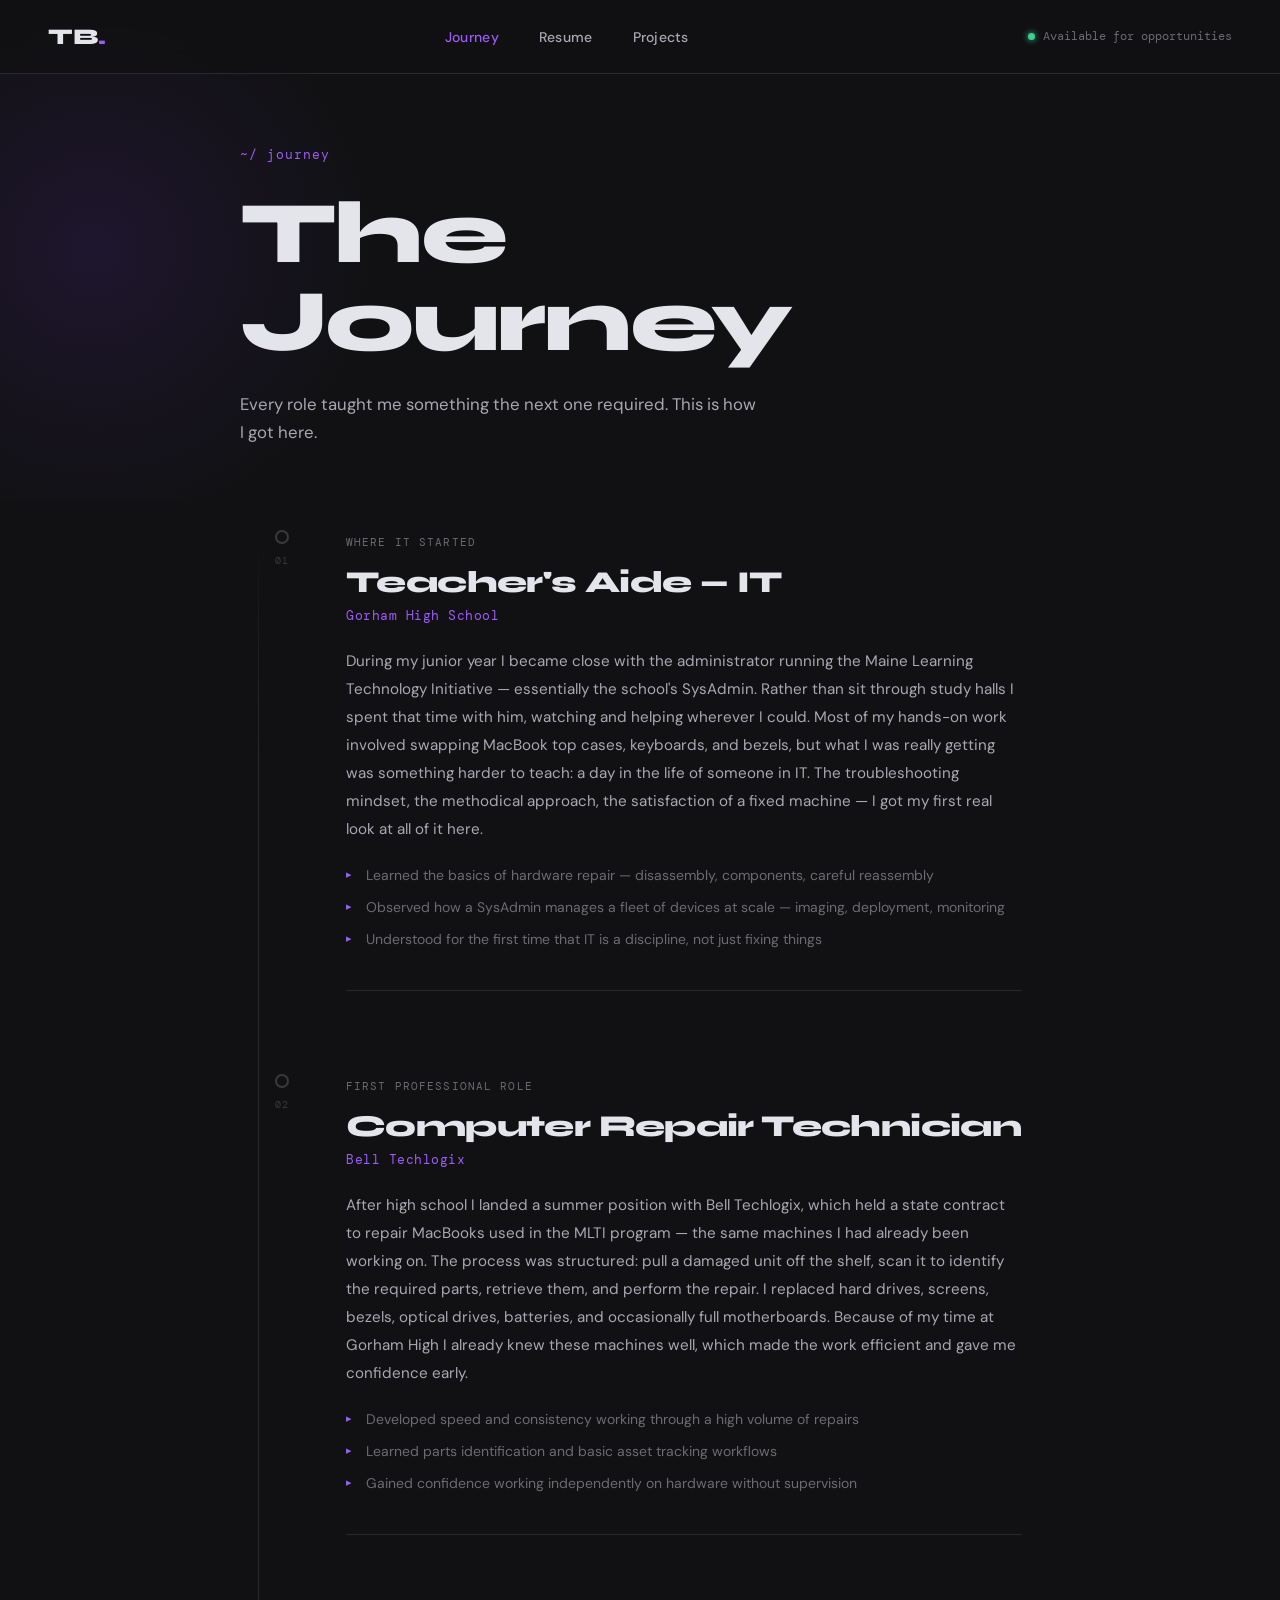
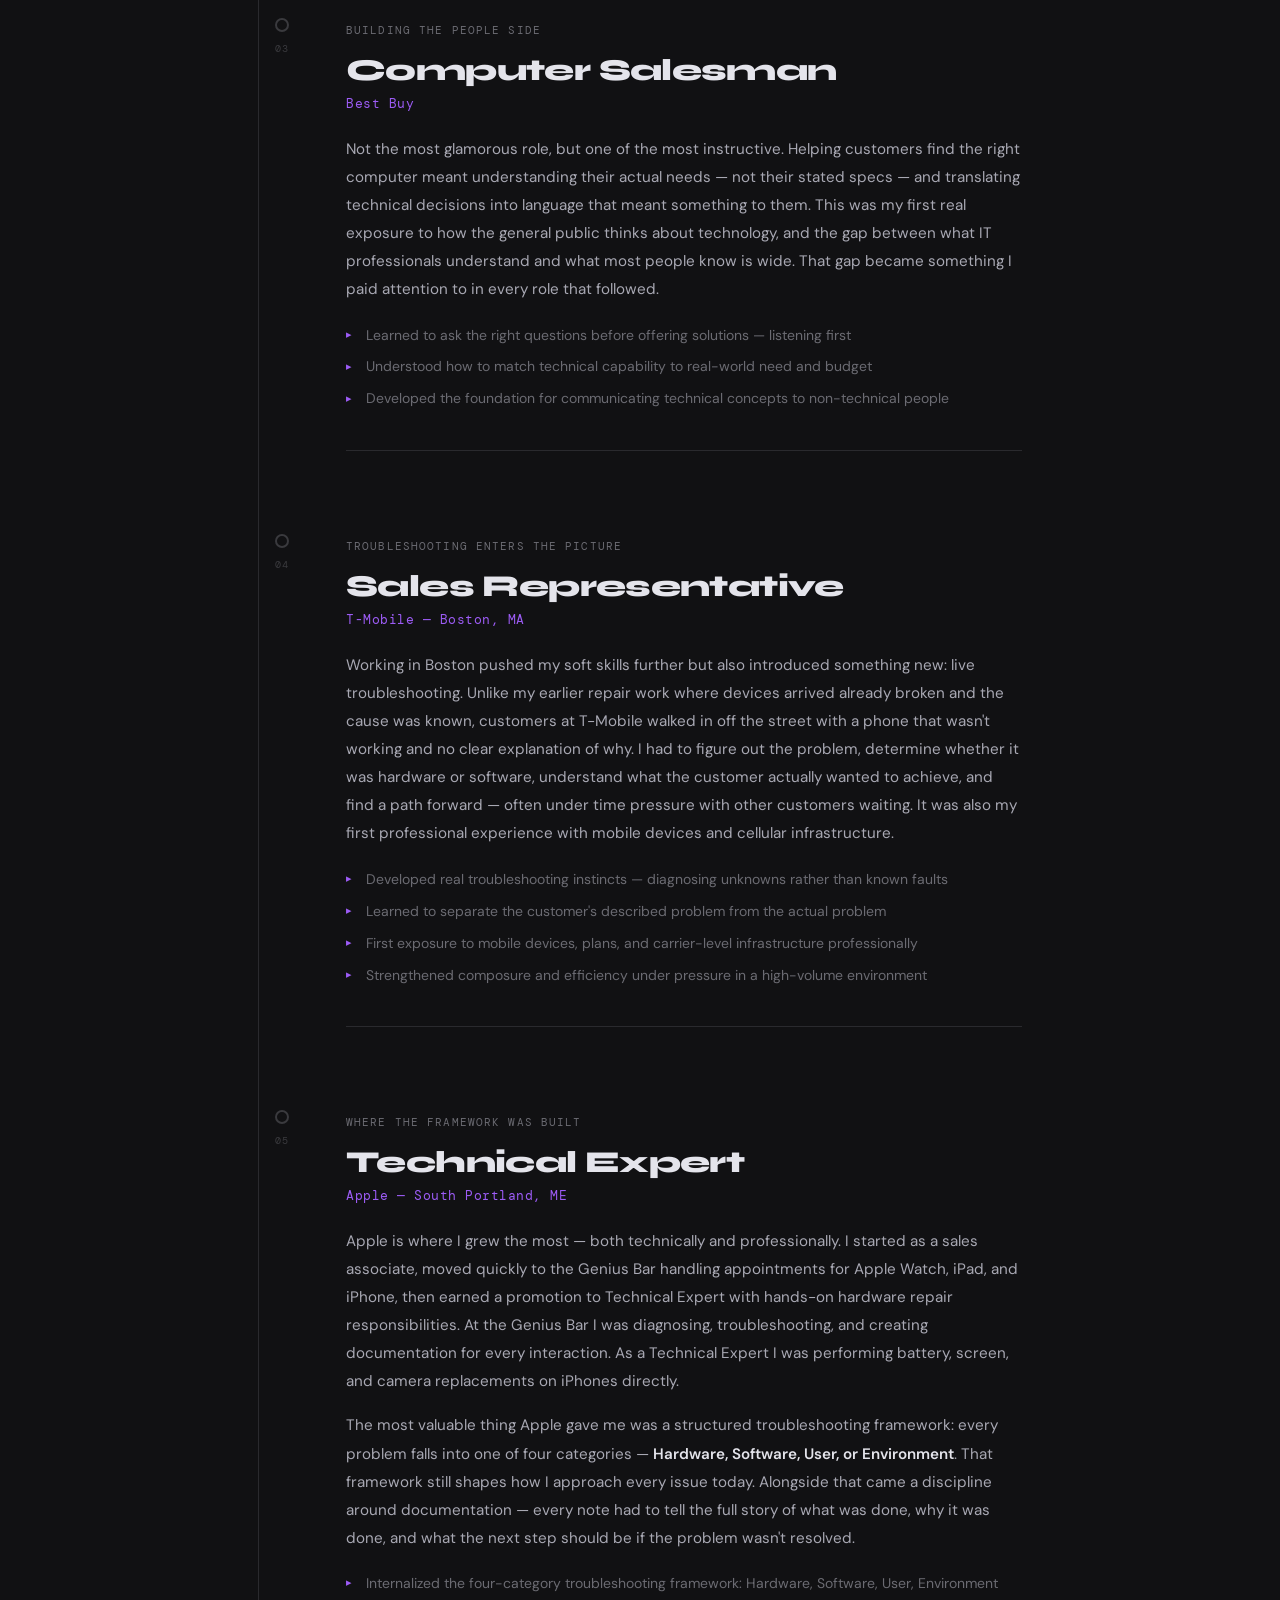
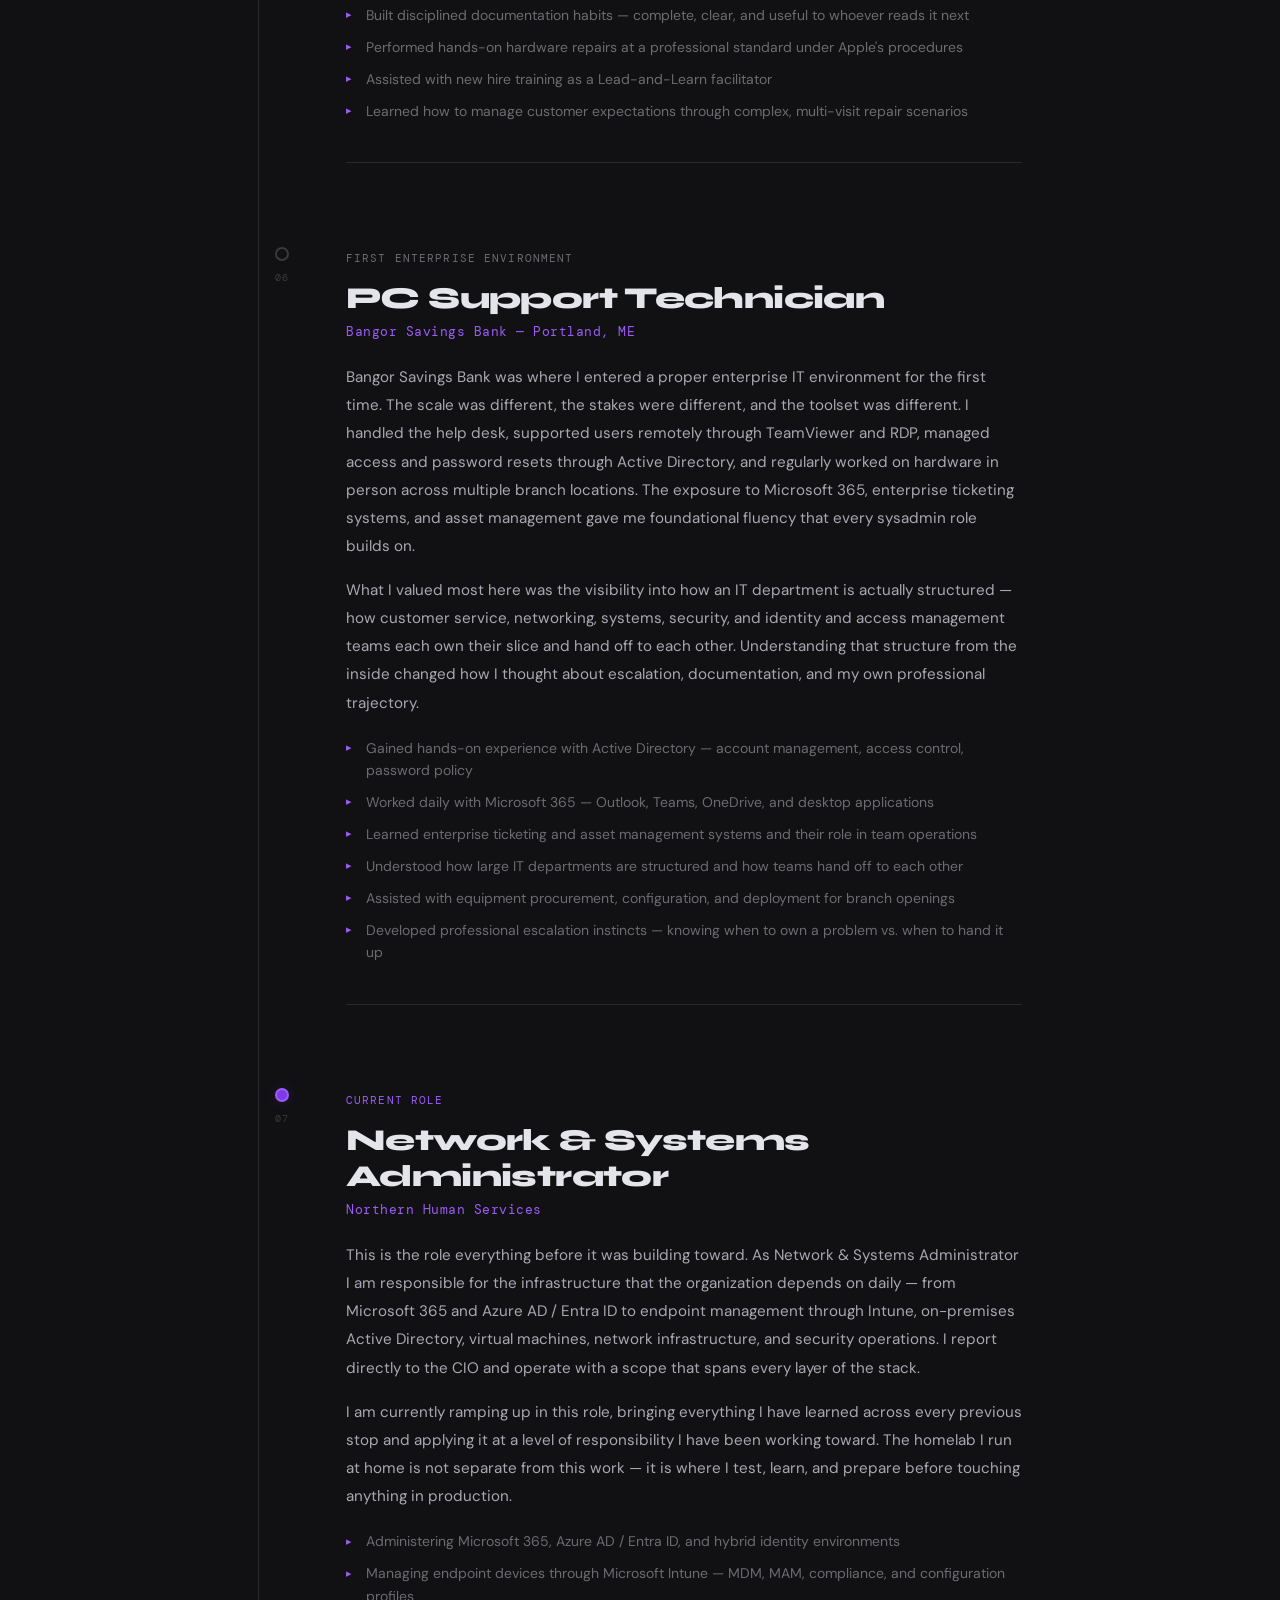
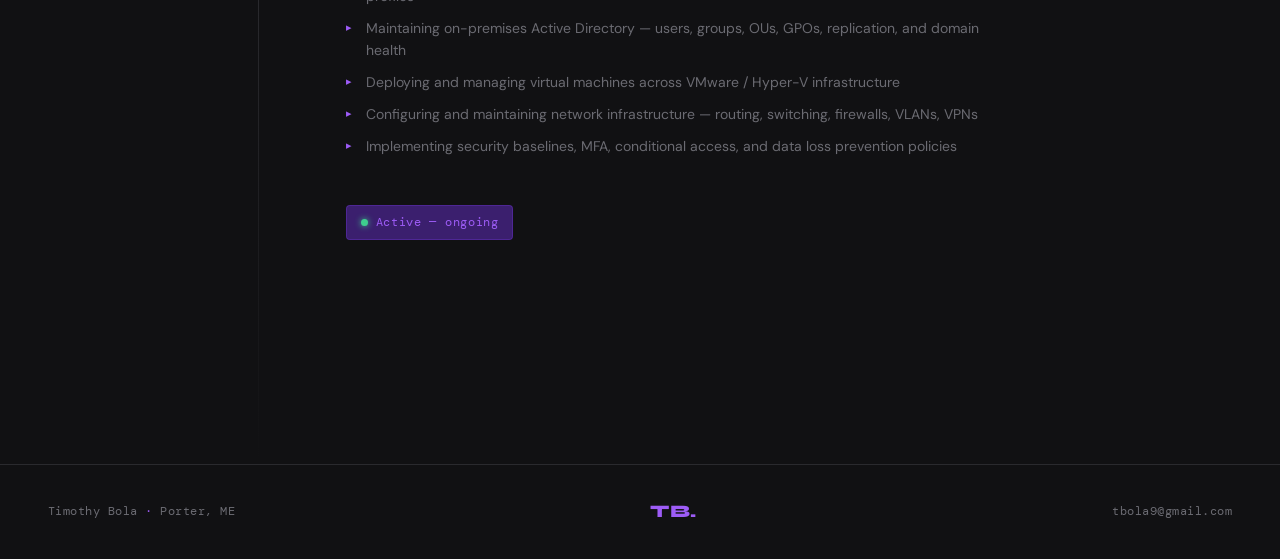
==== journey.html @ 8cf3fb64 "Initial commit - Timothy Bola personal site" ====
<!DOCTYPE html>
<html lang="en">
<head>
  <meta charset="UTF-8" />
  <meta name="viewport" content="width=device-width, initial-scale=1.0" />
  <title>The Journey — Timothy Bola</title>
  <link rel="preconnect" href="https://fonts.googleapis.com" />
  <link rel="preconnect" href="https://fonts.gstatic.com" crossorigin />
  <link href="https://fonts.googleapis.com/css2?family=Syne:wght@400;600;700;800&family=DM+Mono:wght@300;400;500&family=DM+Sans:wght@300;400;500&display=swap" rel="stylesheet" />
  <link rel="stylesheet" href="style.css" />
  <link rel="stylesheet" href="journey.css" />
</head>
<body>

  <!-- NAV -->
  <nav class="nav" id="nav">
    <a href="index.html" class="nav-logo">TB<span class="accent">.</span></a>
    <ul class="nav-links">
      <li><a href="journey.html" class="nav-active">Journey</a></li>
      <li><a href="resume.html">Resume</a></li>
      <li><a href="projects.html">Projects</a></li>
    </ul>
    <div class="nav-status">
      <span class="status-dot"></span>
      <span class="status-text">Available for opportunities</span>
    </div>
  </nav>

  <!-- PAGE HEADER -->
  <header class="journey-header">
    <div class="journey-header-inner">
      <div class="hero-tag mono">
        <span class="accent">~/</span> journey
      </div>
      <h1 class="journey-title">The Journey</h1>
      <p class="journey-subtitle">
        Every role taught me something the next one required. This is how I got here.
      </p>
    </div>
  </header>

  <!-- TIMELINE -->
  <main class="journey-main">
    <div class="journey-line"></div>

    <!-- 01 — Gorham High School -->
    <article class="journey-stop" id="stop-1">
      <div class="stop-marker">
        <div class="stop-dot"></div>
        <div class="stop-number mono">01</div>
      </div>
      <div class="stop-content">
        <div class="stop-meta">
          <span class="stop-tag mono">Where it started</span>
        </div>
        <h2 class="stop-title">Teacher's Aide — IT</h2>
        <div class="stop-org">Gorham High School</div>
        <p class="stop-description">
          During my junior year I became close with the administrator running the Maine Learning
          Technology Initiative — essentially the school's SysAdmin. Rather than sit through study
          halls I spent that time with him, watching and helping wherever I could. Most of my hands-on
          work involved swapping MacBook top cases, keyboards, and bezels, but what I was really getting
          was something harder to teach: a day in the life of someone in IT. The troubleshooting mindset,
          the methodical approach, the satisfaction of a fixed machine — I got my first real look at all
          of it here.
        </p>
        <ul class="stop-lessons">
          <li>Learned the basics of hardware repair — disassembly, components, careful reassembly</li>
          <li>Observed how a SysAdmin manages a fleet of devices at scale — imaging, deployment, monitoring</li>
          <li>Understood for the first time that IT is a discipline, not just fixing things</li>
        </ul>
      </div>
    </article>

    <!-- 02 — Bell Techlogix -->
    <article class="journey-stop" id="stop-2">
      <div class="stop-marker">
        <div class="stop-dot"></div>
        <div class="stop-number mono">02</div>
      </div>
      <div class="stop-content">
        <div class="stop-meta">
          <span class="stop-tag mono">First professional role</span>
        </div>
        <h2 class="stop-title">Computer Repair Technician</h2>
        <div class="stop-org">Bell Techlogix</div>
        <p class="stop-description">
          After high school I landed a summer position with Bell Techlogix, which held a state contract
          to repair MacBooks used in the MLTI program — the same machines I had already been working on.
          The process was structured: pull a damaged unit off the shelf, scan it to identify the required
          parts, retrieve them, and perform the repair. I replaced hard drives, screens, bezels, optical
          drives, batteries, and occasionally full motherboards. Because of my time at Gorham High I
          already knew these machines well, which made the work efficient and gave me confidence early.
        </p>
        <ul class="stop-lessons">
          <li>Developed speed and consistency working through a high volume of repairs</li>
          <li>Learned parts identification and basic asset tracking workflows</li>
          <li>Gained confidence working independently on hardware without supervision</li>
        </ul>
      </div>
    </article>

    <!-- 03 — Best Buy -->
    <article class="journey-stop" id="stop-3">
      <div class="stop-marker">
        <div class="stop-dot"></div>
        <div class="stop-number mono">03</div>
      </div>
      <div class="stop-content">
        <div class="stop-meta">
          <span class="stop-tag mono">Building the people side</span>
        </div>
        <h2 class="stop-title">Computer Salesman</h2>
        <div class="stop-org">Best Buy</div>
        <p class="stop-description">
          Not the most glamorous role, but one of the most instructive. Helping customers find the right
          computer meant understanding their actual needs — not their stated specs — and translating
          technical decisions into language that meant something to them. This was my first real exposure
          to how the general public thinks about technology, and the gap between what IT professionals
          understand and what most people know is wide. That gap became something I paid attention to
          in every role that followed.
        </p>
        <ul class="stop-lessons">
          <li>Learned to ask the right questions before offering solutions — listening first</li>
          <li>Understood how to match technical capability to real-world need and budget</li>
          <li>Developed the foundation for communicating technical concepts to non-technical people</li>
        </ul>
      </div>
    </article>

    <!-- 04 — T-Mobile -->
    <article class="journey-stop" id="stop-4">
      <div class="stop-marker">
        <div class="stop-dot"></div>
        <div class="stop-number mono">04</div>
      </div>
      <div class="stop-content">
        <div class="stop-meta">
          <span class="stop-tag mono">Troubleshooting enters the picture</span>
        </div>
        <h2 class="stop-title">Sales Representative</h2>
        <div class="stop-org">T-Mobile — Boston, MA</div>
        <p class="stop-description">
          Working in Boston pushed my soft skills further but also introduced something new:
          live troubleshooting. Unlike my earlier repair work where devices arrived already broken
          and the cause was known, customers at T-Mobile walked in off the street with a phone
          that wasn't working and no clear explanation of why. I had to figure out the problem,
          determine whether it was hardware or software, understand what the customer actually
          wanted to achieve, and find a path forward — often under time pressure with other
          customers waiting. It was also my first professional experience with mobile devices
          and cellular infrastructure.
        </p>
        <ul class="stop-lessons">
          <li>Developed real troubleshooting instincts — diagnosing unknowns rather than known faults</li>
          <li>Learned to separate the customer's described problem from the actual problem</li>
          <li>First exposure to mobile devices, plans, and carrier-level infrastructure professionally</li>
          <li>Strengthened composure and efficiency under pressure in a high-volume environment</li>
        </ul>
      </div>
    </article>

    <!-- 05 — Apple -->
    <article class="journey-stop" id="stop-5">
      <div class="stop-marker">
        <div class="stop-dot"></div>
        <div class="stop-number mono">05</div>
      </div>
      <div class="stop-content">
        <div class="stop-meta">
          <span class="stop-tag mono">Where the framework was built</span>
        </div>
        <h2 class="stop-title">Technical Expert</h2>
        <div class="stop-org">Apple — South Portland, ME</div>
        <p class="stop-description">
          Apple is where I grew the most — both technically and professionally. I started as a
          sales associate, moved quickly to the Genius Bar handling appointments for Apple Watch,
          iPad, and iPhone, then earned a promotion to Technical Expert with hands-on hardware
          repair responsibilities. At the Genius Bar I was diagnosing, troubleshooting, and
          creating documentation for every interaction. As a Technical Expert I was performing
          battery, screen, and camera replacements on iPhones directly.
        </p>
        <p class="stop-description">
          The most valuable thing Apple gave me was a structured troubleshooting framework:
          every problem falls into one of four categories — <strong>Hardware, Software, User,
          or Environment</strong>. That framework still shapes how I approach every issue today.
          Alongside that came a discipline around documentation — every note had to tell the
          full story of what was done, why it was done, and what the next step should be if
          the problem wasn't resolved.
        </p>
        <ul class="stop-lessons">
          <li>Internalized the four-category troubleshooting framework: Hardware, Software, User, Environment</li>
          <li>Built disciplined documentation habits — complete, clear, and useful to whoever reads it next</li>
          <li>Performed hands-on hardware repairs at a professional standard under Apple's procedures</li>
          <li>Assisted with new hire training as a Lead-and-Learn facilitator</li>
          <li>Learned how to manage customer expectations through complex, multi-visit repair scenarios</li>
        </ul>
      </div>
    </article>

    <!-- 06 — Bangor Savings Bank -->
    <article class="journey-stop" id="stop-6">
      <div class="stop-marker">
        <div class="stop-dot"></div>
        <div class="stop-number mono">06</div>
      </div>
      <div class="stop-content">
        <div class="stop-meta">
          <span class="stop-tag mono">First enterprise environment</span>
        </div>
        <h2 class="stop-title">PC Support Technician</h2>
        <div class="stop-org">Bangor Savings Bank — Portland, ME</div>
        <p class="stop-description">
          Bangor Savings Bank was where I entered a proper enterprise IT environment for the
          first time. The scale was different, the stakes were different, and the toolset was
          different. I handled the help desk, supported users remotely through TeamViewer and
          RDP, managed access and password resets through Active Directory, and regularly worked
          on hardware in person across multiple branch locations. The exposure to Microsoft 365,
          enterprise ticketing systems, and asset management gave me foundational fluency that
          every sysadmin role builds on.
        </p>
        <p class="stop-description">
          What I valued most here was the visibility into how an IT department is actually
          structured — how customer service, networking, systems, security, and identity and
          access management teams each own their slice and hand off to each other. Understanding
          that structure from the inside changed how I thought about escalation, documentation,
          and my own professional trajectory.
        </p>
        <ul class="stop-lessons">
          <li>Gained hands-on experience with Active Directory — account management, access control, password policy</li>
          <li>Worked daily with Microsoft 365 — Outlook, Teams, OneDrive, and desktop applications</li>
          <li>Learned enterprise ticketing and asset management systems and their role in team operations</li>
          <li>Understood how large IT departments are structured and how teams hand off to each other</li>
          <li>Assisted with equipment procurement, configuration, and deployment for branch openings</li>
          <li>Developed professional escalation instincts — knowing when to own a problem vs. when to hand it up</li>
        </ul>
      </div>
    </article>

    <!-- 07 — Northern Human Services -->
    <article class="journey-stop journey-stop--current" id="stop-7">
      <div class="stop-marker">
        <div class="stop-dot stop-dot--current"></div>
        <div class="stop-number mono accent">07</div>
      </div>
      <div class="stop-content">
        <div class="stop-meta">
          <span class="stop-tag stop-tag--current mono">Current role</span>
        </div>
        <h2 class="stop-title">Network &amp; Systems Administrator</h2>
        <div class="stop-org">Northern Human Services</div>
        <p class="stop-description">
          This is the role everything before it was building toward. As Network &amp; Systems
          Administrator I am responsible for the infrastructure that the organization depends
          on daily — from Microsoft 365 and Azure AD / Entra ID to endpoint management through
          Intune, on-premises Active Directory, virtual machines, network infrastructure, and
          security operations. I report directly to the CIO and operate with a scope that spans
          every layer of the stack.
        </p>
        <p class="stop-description">
          I am currently ramping up in this role, bringing everything I have learned across
          every previous stop and applying it at a level of responsibility I have been working
          toward. The homelab I run at home is not separate from this work — it is where I test,
          learn, and prepare before touching anything in production.
        </p>
        <ul class="stop-lessons">
          <li>Administering Microsoft 365, Azure AD / Entra ID, and hybrid identity environments</li>
          <li>Managing endpoint devices through Microsoft Intune — MDM, MAM, compliance, and configuration profiles</li>
          <li>Maintaining on-premises Active Directory — users, groups, OUs, GPOs, replication, and domain health</li>
          <li>Deploying and managing virtual machines across VMware / Hyper-V infrastructure</li>
          <li>Configuring and maintaining network infrastructure — routing, switching, firewalls, VLANs, VPNs</li>
          <li>Implementing security baselines, MFA, conditional access, and data loss prevention policies</li>
        </ul>

        <div class="stop-current-badge">
          <span class="status-dot"></span>
          <span class="mono">Active — ongoing</span>
        </div>
      </div>
    </article>

  </main>

  <!-- FOOTER -->
  <footer class="footer">
    <div class="footer-left mono">
      Timothy Bola <span class="accent">·</span> Porter, ME
    </div>
    <div class="footer-center mono accent">TB.</div>
    <div class="footer-right mono">
      tbola9@gmail.com
    </div>
  </footer>

  <script src="main.js"></script>
  <script src="journey.js"></script>
</body>
</html>
---- style.css ----
/* ============================================================
   TIMOTHY BOLA — Personal Site
   Design: Dark minimalist · Purple accent · Nardo gray tones
   ============================================================ */

/* RESET & BASE */
*, *::before, *::after {
  box-sizing: border-box;
  margin: 0;
  padding: 0;
}

:root {
  --bg:          #111113;
  --bg-alt:      #161618;
  --bg-card:     #1c1c1f;
  --border:      #2a2a2e;
  --gray-dark:   #3a3a3e;
  --gray-mid:    #6b6b72;
  --gray-light:  #a8a8b3;
  --text:        #e4e4eb;
  --text-dim:    #8888a0;
  --purple:      #7c3aed;
  --purple-soft: #9d5cf6;
  --purple-dim:  #3b1f6e;
  --purple-glow: rgba(124, 58, 237, 0.18);
  --nardo:       #4a4a52;

  --font-display: 'Syne', sans-serif;
  --font-body:    'DM Sans', sans-serif;
  --font-mono:    'DM Mono', monospace;

  --radius:  6px;
  --radius-lg: 12px;
  --transition: 0.22s ease;
}

html {
  scroll-behavior: smooth;
}

body {
  background: var(--bg);
  color: var(--text);
  font-family: var(--font-body);
  font-size: 16px;
  line-height: 1.7;
  overflow-x: hidden;
}

/* UTILITY */
.mono  { font-family: var(--font-mono); }
.accent { color: var(--purple-soft); }

/* ============================================================
   NAV
   ============================================================ */
.nav {
  position: fixed;
  top: 0; left: 0; right: 0;
  z-index: 100;
  display: flex;
  align-items: center;
  justify-content: space-between;
  padding: 1.1rem 3rem;
  background: rgba(17, 17, 19, 0.85);
  backdrop-filter: blur(12px);
  border-bottom: 1px solid var(--border);
  transition: var(--transition);
}

.nav-logo {
  font-family: var(--font-display);
  font-size: 1.4rem;
  font-weight: 800;
  letter-spacing: -0.02em;
  color: var(--text);
}

.nav-links {
  display: flex;
  gap: 2.5rem;
  list-style: none;
}

.nav-links a {
  color: var(--gray-light);
  text-decoration: none;
  font-size: 0.875rem;
  font-weight: 500;
  letter-spacing: 0.02em;
  transition: color var(--transition);
}

.nav-links a:hover {
  color: var(--purple-soft);
}

.nav-status {
  display: flex;
  align-items: center;
  gap: 0.5rem;
  font-family: var(--font-mono);
  font-size: 0.72rem;
  color: var(--gray-mid);
}

.status-dot {
  width: 7px;
  height: 7px;
  border-radius: 50%;
  background: #3ecf8e;
  box-shadow: 0 0 6px #3ecf8e;
  animation: pulse 2.5s infinite;
}

@keyframes pulse {
  0%, 100% { opacity: 1; }
  50%       { opacity: 0.4; }
}

/* ============================================================
   HERO
   ============================================================ */
.hero {
  position: relative;
  min-height: 100vh;
  display: grid;
  grid-template-columns: 1fr 340px;
  gap: 4rem;
  align-items: center;
  padding: 10rem 3rem 6rem;
  overflow: hidden;
}

/* Subtle grid background */
.hero-bg-grid {
  position: absolute;
  inset: 0;
  background-image:
    linear-gradient(var(--border) 1px, transparent 1px),
    linear-gradient(90deg, var(--border) 1px, transparent 1px);
  background-size: 60px 60px;
  opacity: 0.35;
  mask-image: radial-gradient(ellipse 80% 80% at 20% 40%, black 20%, transparent 80%);
  pointer-events: none;
}

/* Purple glow orb */
.hero::before {
  content: '';
  position: absolute;
  top: 15%;
  left: -10%;
  width: 600px;
  height: 600px;
  background: radial-gradient(circle, rgba(124,58,237,0.15) 0%, transparent 70%);
  pointer-events: none;
}

.hero-content {
  position: relative;
  z-index: 1;
}

.hero-tag {
  font-size: 0.8rem;
  color: var(--purple-soft);
  letter-spacing: 0.08em;
  margin-bottom: 1.5rem;
  opacity: 0;
  animation: fadeUp 0.6s ease 0.1s forwards;
}

.hero-name {
  font-family: var(--font-display);
  font-size: clamp(3.5rem, 8vw, 6.5rem);
  font-weight: 800;
  line-height: 0.95;
  letter-spacing: -0.03em;
  color: var(--text);
  margin-bottom: 2rem;
  opacity: 0;
  animation: fadeUp 0.6s ease 0.2s forwards;
}

.name-accent {
  color: var(--purple-soft);
  display: block;
}

.hero-statement {
  font-size: 1.05rem;
  color: var(--gray-light);
  line-height: 1.8;
  max-width: 580px;
  margin-bottom: 2.5rem;
  opacity: 0;
  animation: fadeUp 0.6s ease 0.35s forwards;
}

.hero-cta {
  display: flex;
  gap: 1rem;
  opacity: 0;
  animation: fadeUp 0.6s ease 0.5s forwards;
}

/* BUTTONS */
.btn {
  display: inline-flex;
  align-items: center;
  gap: 0.4rem;
  padding: 0.75rem 1.75rem;
  border-radius: var(--radius);
  font-family: var(--font-body);
  font-size: 0.875rem;
  font-weight: 500;
  text-decoration: none;
  transition: all var(--transition);
  cursor: pointer;
  border: none;
}

.btn-primary {
  background: var(--purple);
  color: #fff;
}
.btn-primary:hover {
  background: var(--purple-soft);
  transform: translateY(-1px);
  box-shadow: 0 8px 24px rgba(124,58,237,0.35);
}

.btn-ghost {
  background: transparent;
  color: var(--gray-light);
  border: 1px solid var(--border);
}
.btn-ghost:hover {
  border-color: var(--purple-soft);
  color: var(--purple-soft);
  transform: translateY(-1px);
}

/* HERO SIDEBAR */
.hero-sidebar {
  position: relative;
  z-index: 1;
  display: flex;
  flex-direction: column;
  gap: 1rem;
  opacity: 0;
  animation: fadeIn 0.8s ease 0.6s forwards;
}

.sidebar-card {
  background: var(--bg-card);
  border: 1px solid var(--border);
  border-radius: var(--radius-lg);
  padding: 1.25rem 1.5rem;
  transition: border-color var(--transition);
}

.sidebar-card:hover {
  border-color: var(--purple-dim);
}

.card-label {
  font-size: 0.7rem;
  color: var(--purple-soft);
  letter-spacing: 0.1em;
  text-transform: uppercase;
  margin-bottom: 0.4rem;
}

.card-value {
  font-family: var(--font-display);
  font-size: 0.95rem;
  font-weight: 700;
  color: var(--text);
  margin-bottom: 0.2rem;
}

.card-sub {
  font-size: 0.78rem;
  color: var(--gray-mid);
}

/* ============================================================
   CERT TICKER
   ============================================================ */
.ticker-wrap {
  overflow: hidden;
  background: var(--bg-card);
  border-top: 1px solid var(--border);
  border-bottom: 1px solid var(--border);
  padding: 0.85rem 0;
}

.ticker {
  display: flex;
  gap: 2rem;
  width: max-content;
  animation: ticker 30s linear infinite;
  font-size: 0.75rem;
  color: var(--gray-mid);
  letter-spacing: 0.06em;
  text-transform: uppercase;
  align-items: center;
}

.ticker-sep {
  font-size: 0.5rem;
}

@keyframes ticker {
  from { transform: translateX(0); }
  to   { transform: translateX(-50%); }
}

/* ============================================================
   SECTIONS
   ============================================================ */
.section {
  padding: 6rem 3rem;
  max-width: 1200px;
  margin: 0 auto;
}

.section-alt {
  max-width: 100%;
  background: var(--bg-alt);
  border-top: 1px solid var(--border);
  border-bottom: 1px solid var(--border);
  padding: 6rem 3rem;
}

.section-alt > * {
  max-width: 1200px;
  margin-left: auto;
  margin-right: auto;
}

.section-header {
  display: flex;
  align-items: baseline;
  gap: 1rem;
  margin-bottom: 3.5rem;
}

.section-header .mono {
  font-size: 0.75rem;
  letter-spacing: 0.08em;
}

.section-header h2 {
  font-family: var(--font-display);
  font-size: clamp(1.8rem, 4vw, 2.5rem);
  font-weight: 800;
  letter-spacing: -0.02em;
  color: var(--text);
}

/* ============================================================
   SKILLS GRID
   ============================================================ */
.skills-grid {
  display: grid;
  grid-template-columns: repeat(3, 1fr);
  gap: 1.25rem;
}

.skill-block {
  background: var(--bg-card);
  border: 1px solid var(--border);
  border-radius: var(--radius-lg);
  padding: 1.75rem;
  transition: border-color var(--transition), transform var(--transition);
}

.skill-block:hover {
  border-color: var(--purple);
  transform: translateY(-3px);
}

.skill-icon {
  font-size: 0.72rem;
  color: var(--purple-soft);
  letter-spacing: 0.1em;
  margin-bottom: 1rem;
}

.skill-block h3 {
  font-family: var(--font-display);
  font-size: 1rem;
  font-weight: 700;
  color: var(--text);
  margin-bottom: 0.6rem;
}

.skill-block p {
  font-size: 0.875rem;
  color: var(--gray-mid);
  line-height: 1.65;
}

/* ============================================================
   TIMELINE PREVIEW
   ============================================================ */
.timeline-preview {
  display: flex;
  flex-direction: column;
  gap: 0;
  max-width: 700px;
  position: relative;
}

/* The sliding purple dot — positioned by JS */
.timeline-indicator {
  position: absolute;
  left: 0;
  width: 10px;
  height: 10px;
  border-radius: 50%;
  background: var(--purple-soft);
  box-shadow: 0 0 12px var(--purple-glow);
  transform: translateY(-50%);
  transition: top 0.3s cubic-bezier(0.4, 0, 0.2, 1), opacity 0.2s ease;
  opacity: 0;
  pointer-events: none;
  z-index: 2;
}

.timeline-item {
  display: grid;
  grid-template-columns: 1fr;
  gap: 0.25rem;
  padding: 1.25rem 0 1.25rem 1.75rem;
  border-bottom: 1px solid var(--border);
  opacity: 0;
  animation: fadeUp 0.5s ease calc(var(--delay, 0ms) + 0.2s) forwards;
  position: relative;
  cursor: default;
  transition: background var(--transition);
}

/* Static dim dot for each item */
.timeline-item::before {
  content: '';
  position: absolute;
  left: 0;
  top: 50%;
  transform: translateY(-50%);
  width: 8px;
  height: 8px;
  border-radius: 50%;
  background: var(--gray-dark);
  border: 2px solid var(--border);
  transition: opacity 0.2s ease;
}

/* Fade static dot when indicator is active */
.timeline-preview:hover .timeline-item::before {
  opacity: 0.3;
}

/* Clickable timeline items */
a.timeline-item {
  display: grid;
  text-decoration: none;
  cursor: pointer;
  color: inherit;
}

a.timeline-item .tl-role {
  color: var(--text);
}

a.timeline-item .tl-org {
  color: var(--gray-mid);
}

a.timeline-item:hover .tl-role {
  color: var(--purple-soft);
}

.timeline-item--current::before {
  background: var(--purple-soft);
  border-color: var(--purple-soft);
  box-shadow: 0 0 10px var(--purple-glow);
}

.tl-year {
  font-size: 0.78rem;
  color: var(--purple-soft);
  text-align: right;
  padding-right: 1rem;
}

.tl-role {
  font-family: var(--font-display);
  font-size: 0.95rem;
  font-weight: 700;
  color: var(--text);
}

.tl-org {
  font-size: 0.8rem;
  color: var(--gray-mid);
  margin-top: 0.15rem;
}

/* ============================================================
   HOMELAB PREVIEW
   ============================================================ */
.homelab-preview-grid {
  display: grid;
  grid-template-columns: 1fr 320px;
  gap: 4rem;
  align-items: start;
}

.homelab-text p {
  color: var(--gray-light);
  font-size: 0.95rem;
  line-height: 1.8;
  margin-bottom: 1rem;
}

.homelab-stack {
  display: flex;
  flex-direction: column;
  gap: 0.6rem;
}

.stack-item {
  display: flex;
  align-items: center;
  gap: 0.75rem;
  background: var(--bg-card);
  border: 1px solid var(--border);
  border-radius: var(--radius);
  padding: 0.75rem 1rem;
  font-size: 0.85rem;
  color: var(--gray-light);
  transition: border-color var(--transition);
}

.stack-item:hover {
  border-color: var(--purple-dim);
}

.badge {
  display: inline-block;
  background: var(--purple-dim);
  color: var(--purple-soft);
  font-family: var(--font-mono);
  font-size: 0.65rem;
  letter-spacing: 0.06em;
  padding: 0.15rem 0.5rem;
  border-radius: 3px;
  margin-left: 0.4rem;
  vertical-align: middle;
}

/* ============================================================
   FOOTER
   ============================================================ */
.footer {
  display: flex;
  align-items: center;
  justify-content: space-between;
  padding: 2rem 3rem;
  border-top: 1px solid var(--border);
  font-size: 0.75rem;
  color: var(--gray-mid);
  letter-spacing: 0.04em;
}

.footer-center {
  font-family: var(--font-display);
  font-size: 1.1rem;
  font-weight: 800;
}

/* ============================================================
   ANIMATIONS
   ============================================================ */
@keyframes fadeUp {
  from { opacity: 0; transform: translateY(18px); }
  to   { opacity: 1; transform: translateY(0); }
}

@keyframes fadeIn {
  from { opacity: 0; }
  to   { opacity: 1; }
}

/* ============================================================
   RESPONSIVE
   ============================================================ */
@media (max-width: 900px) {
  .hero {
    grid-template-columns: 1fr;
    padding: 8rem 1.5rem 4rem;
  }

  .hero-sidebar {
    flex-direction: row;
    flex-wrap: wrap;
  }

  .sidebar-card {
    flex: 1 1 200px;
  }

  .skills-grid {
    grid-template-columns: repeat(2, 1fr);
  }

  .homelab-preview-grid {
    grid-template-columns: 1fr;
    gap: 2rem;
  }

  .nav {
    padding: 1rem 1.5rem;
  }

  .nav-status { display: none; }

  .section, .section-alt {
    padding: 4rem 1.5rem;
  }
}

@media (max-width: 600px) {
  .skills-grid {
    grid-template-columns: 1fr;
  }

  .nav-links {
    gap: 1.25rem;
  }

  .footer {
    flex-direction: column;
    gap: 0.5rem;
    text-align: center;
  }
}
---- journey.css ----
/* ============================================================
   JOURNEY PAGE — journey.css
   Extends style.css, does not replace it
   ============================================================ */

/* Make nav logo a proper link */
a.nav-logo {
  text-decoration: none;
  color: var(--text);
}

.nav-active {
  color: var(--purple-soft) !important;
}

/* ============================================================
   PAGE HEADER
   ============================================================ */
.journey-header {
  padding: 9rem 3rem 5rem;
  position: relative;
  overflow: hidden;
}

.journey-header::before {
  content: '';
  position: absolute;
  top: 0; left: -20%;
  width: 700px;
  height: 500px;
  background: radial-gradient(circle, rgba(124,58,237,0.12) 0%, transparent 65%);
  pointer-events: none;
}

.journey-header-inner {
  max-width: 800px;
  margin: 0 auto;
  position: relative;
  z-index: 1;
}

.journey-title {
  font-family: var(--font-display);
  font-size: clamp(3rem, 7vw, 5.5rem);
  font-weight: 800;
  letter-spacing: -0.03em;
  line-height: 1;
  color: var(--text);
  margin: 1rem 0 1.5rem;
  opacity: 0;
  animation: fadeUp 0.6s ease 0.1s forwards;
}

.journey-subtitle {
  font-size: 1.05rem;
  color: var(--gray-light);
  max-width: 520px;
  line-height: 1.7;
  opacity: 0;
  animation: fadeUp 0.6s ease 0.25s forwards;
}

/* ============================================================
   TIMELINE LAYOUT
   ============================================================ */
.journey-main {
  position: relative;
  max-width: 860px;
  margin: 0 auto;
  padding: 0 3rem 8rem;
}

/* The vertical line running through the whole timeline */
.journey-line {
  position: absolute;
  left: 3rem;
  top: 0;
  bottom: 0;
  width: 1px;
  background: linear-gradient(
    to bottom,
    transparent,
    var(--border) 5%,
    var(--border) 90%,
    transparent
  );
}

/* ============================================================
   EACH STOP
   ============================================================ */
.journey-stop {
  display: grid;
  grid-template-columns: 48px 1fr;
  gap: 0 2.5rem;
  margin-bottom: 5rem;
  position: relative;
  opacity: 0;
  transform: translateY(24px);
  transition: opacity 0.55s ease, transform 0.55s ease;
  scroll-margin-top: 6rem;
}

.journey-stop.visible {
  opacity: 1;
  transform: translateY(0);
}

/* MARKER column */
.stop-marker {
  display: flex;
  flex-direction: column;
  align-items: center;
  padding-top: 0.2rem;
  position: relative;
  z-index: 1;
}

.stop-dot {
  width: 14px;
  height: 14px;
  border-radius: 50%;
  background: var(--bg);
  border: 2px solid var(--gray-dark);
  flex-shrink: 0;
  transition: border-color 0.3s ease, box-shadow 0.3s ease;
}

.journey-stop:hover .stop-dot {
  border-color: var(--purple-soft);
  box-shadow: 0 0 10px var(--purple-glow);
}

.stop-dot--current {
  background: var(--purple);
  border-color: var(--purple-soft);
  box-shadow: 0 0 14px var(--purple-glow);
}

.stop-number {
  font-size: 0.65rem;
  color: var(--gray-dark);
  margin-top: 0.5rem;
  letter-spacing: 0.06em;
  transition: color 0.3s ease;
}

.journey-stop:hover .stop-number {
  color: var(--purple-soft);
}

/* CONTENT column */
.stop-content {
  padding-bottom: 1rem;
  border-bottom: 1px solid var(--border);
}

.journey-stop:last-child .stop-content {
  border-bottom: none;
}

.stop-meta {
  margin-bottom: 0.6rem;
}

.stop-tag {
  font-size: 0.7rem;
  color: var(--gray-mid);
  letter-spacing: 0.1em;
  text-transform: uppercase;
}

.stop-tag--current {
  color: var(--purple-soft);
}

.stop-title {
  font-family: var(--font-display);
  font-size: clamp(1.4rem, 3vw, 1.9rem);
  font-weight: 800;
  letter-spacing: -0.02em;
  color: var(--text);
  margin-bottom: 0.3rem;
  line-height: 1.2;
}

.stop-org {
  font-family: var(--font-mono);
  font-size: 0.8rem;
  color: var(--purple-soft);
  margin-bottom: 1.25rem;
  letter-spacing: 0.04em;
}

.stop-description {
  font-size: 0.95rem;
  color: var(--gray-light);
  line-height: 1.85;
  margin-bottom: 1rem;
  max-width: 680px;
}

.stop-description strong {
  color: var(--text);
  font-weight: 600;
}

/* LESSONS LIST */
.stop-lessons {
  list-style: none;
  margin: 1.25rem 0 1.5rem;
  display: flex;
  flex-direction: column;
  gap: 0.6rem;
}

.stop-lessons li {
  font-size: 0.875rem;
  color: var(--gray-mid);
  padding-left: 1.25rem;
  position: relative;
  line-height: 1.6;
}

.stop-lessons li::before {
  content: '▸';
  position: absolute;
  left: 0;
  color: var(--purple-soft);
  font-size: 0.7rem;
  top: 0.15rem;
}

/* CURRENT ROLE BADGE */
.stop-current-badge {
  display: inline-flex;
  align-items: center;
  gap: 0.5rem;
  background: var(--purple-dim);
  border: 1px solid rgba(124,58,237,0.3);
  border-radius: 4px;
  padding: 0.4rem 0.85rem;
  font-size: 0.72rem;
  color: var(--purple-soft);
  margin-top: 1.5rem;
  letter-spacing: 0.06em;
}

/* Current stop glow accent */
.journey-stop--current .stop-content {
  border-bottom: none;
}

/* ============================================================
   RESPONSIVE
   ============================================================ */
@media (max-width: 700px) {
  .journey-main {
    padding: 0 1.5rem 6rem;
  }

  .journey-line {
    left: 1.5rem;
  }

  .journey-header {
    padding: 8rem 1.5rem 3rem;
  }

  .journey-stop {
    grid-template-columns: 32px 1fr;
    gap: 0 1.5rem;
  }
}
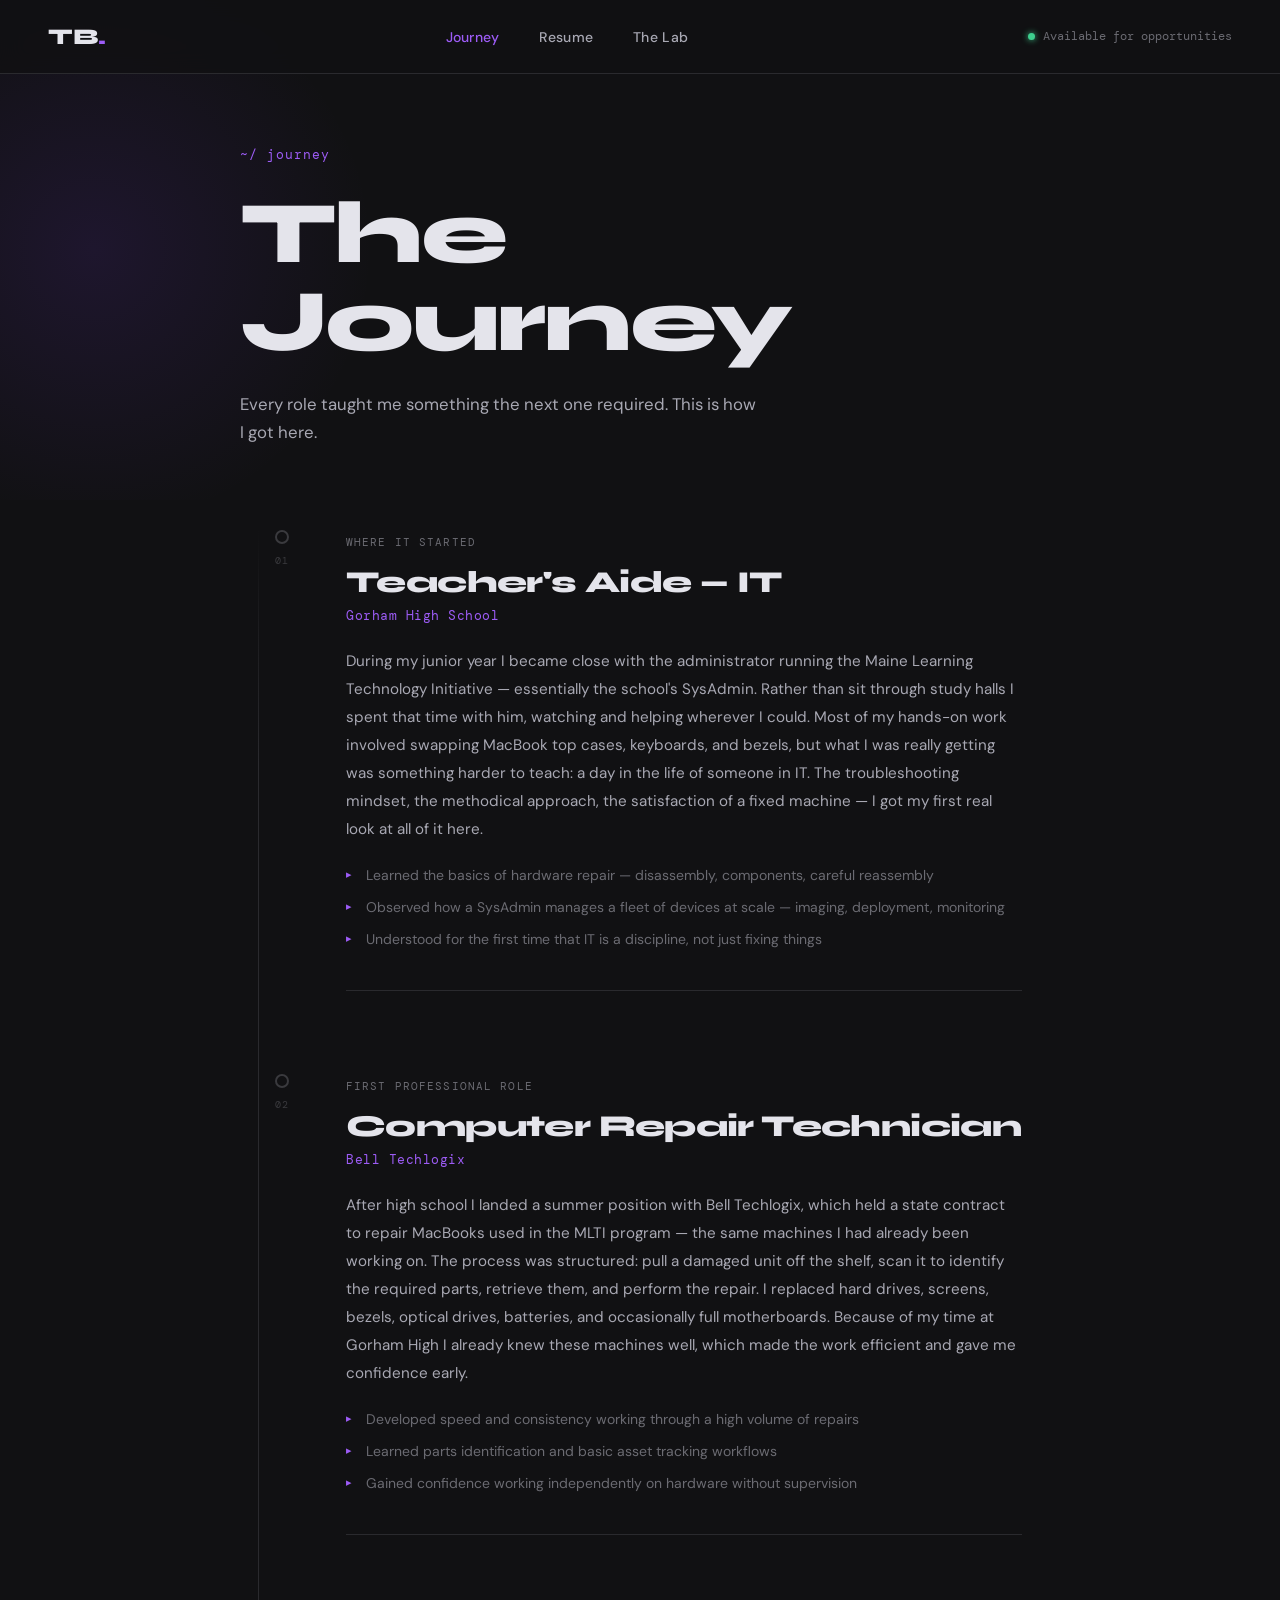
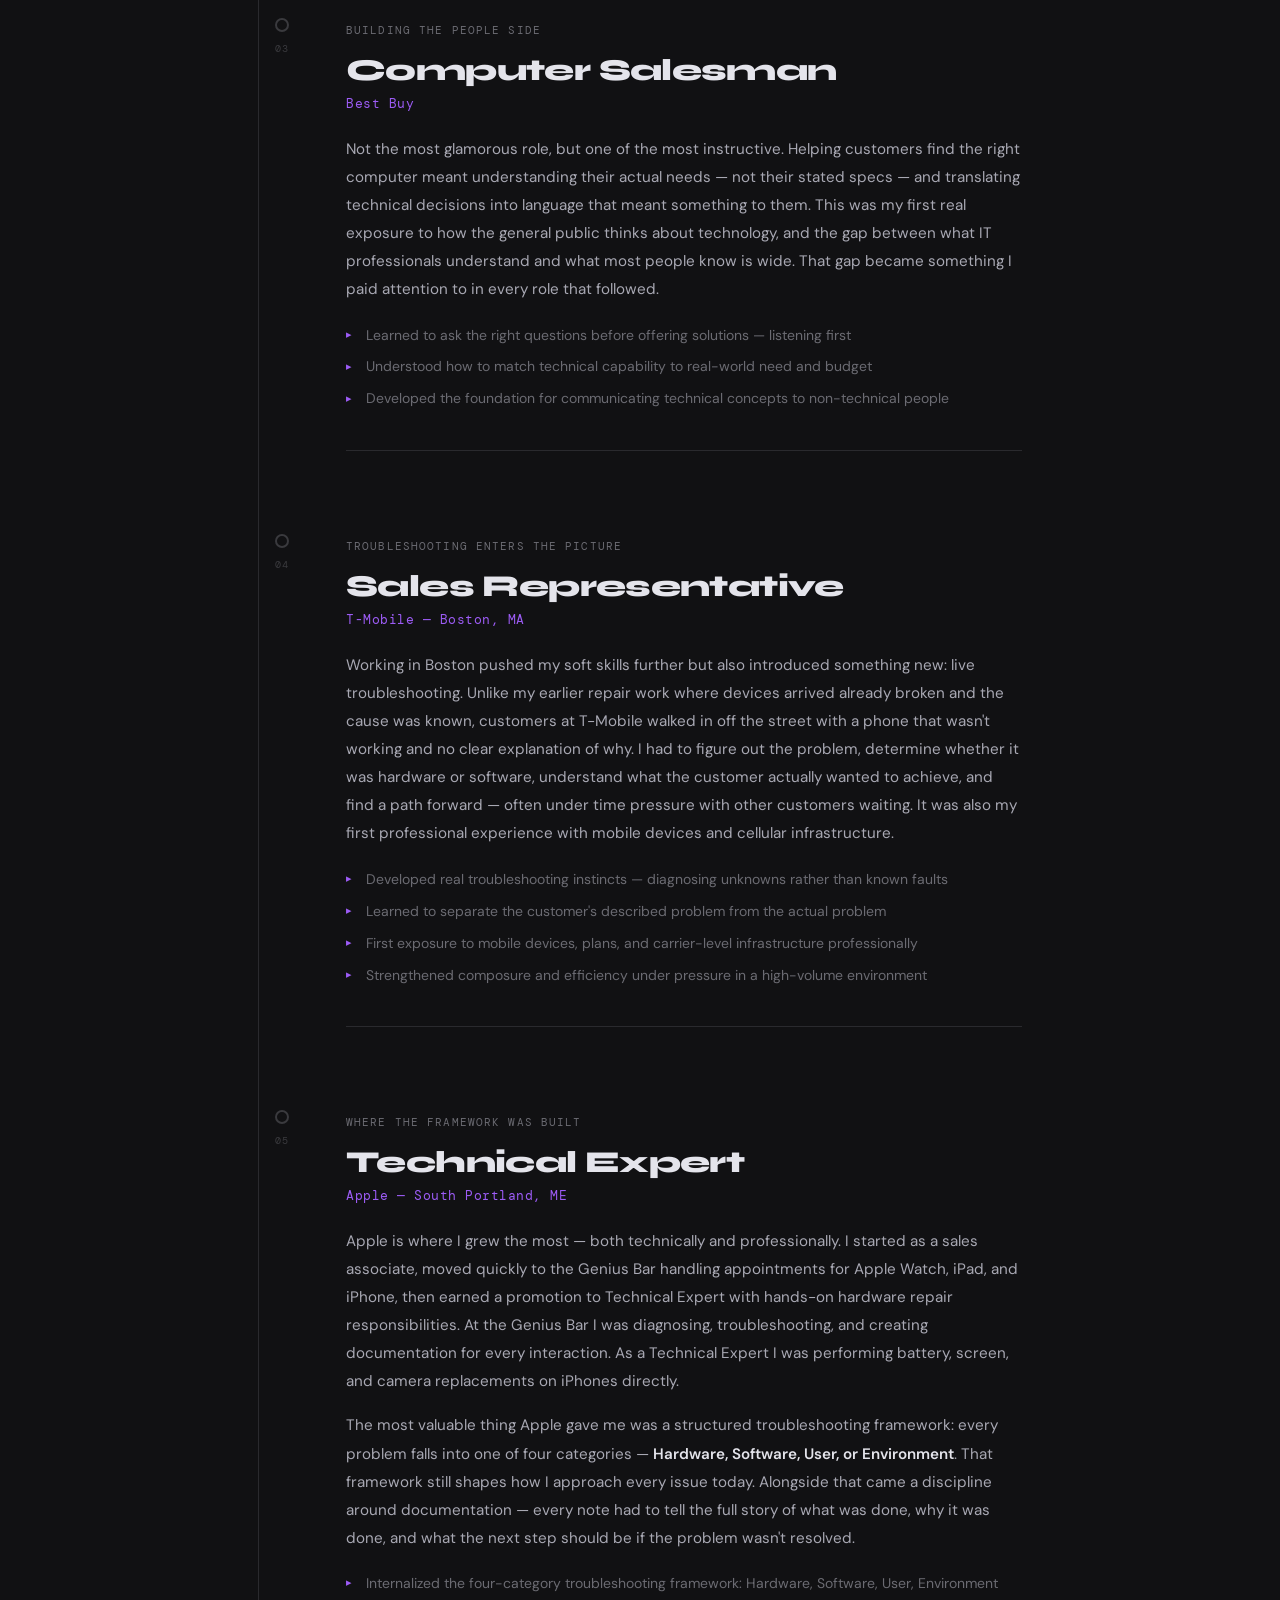
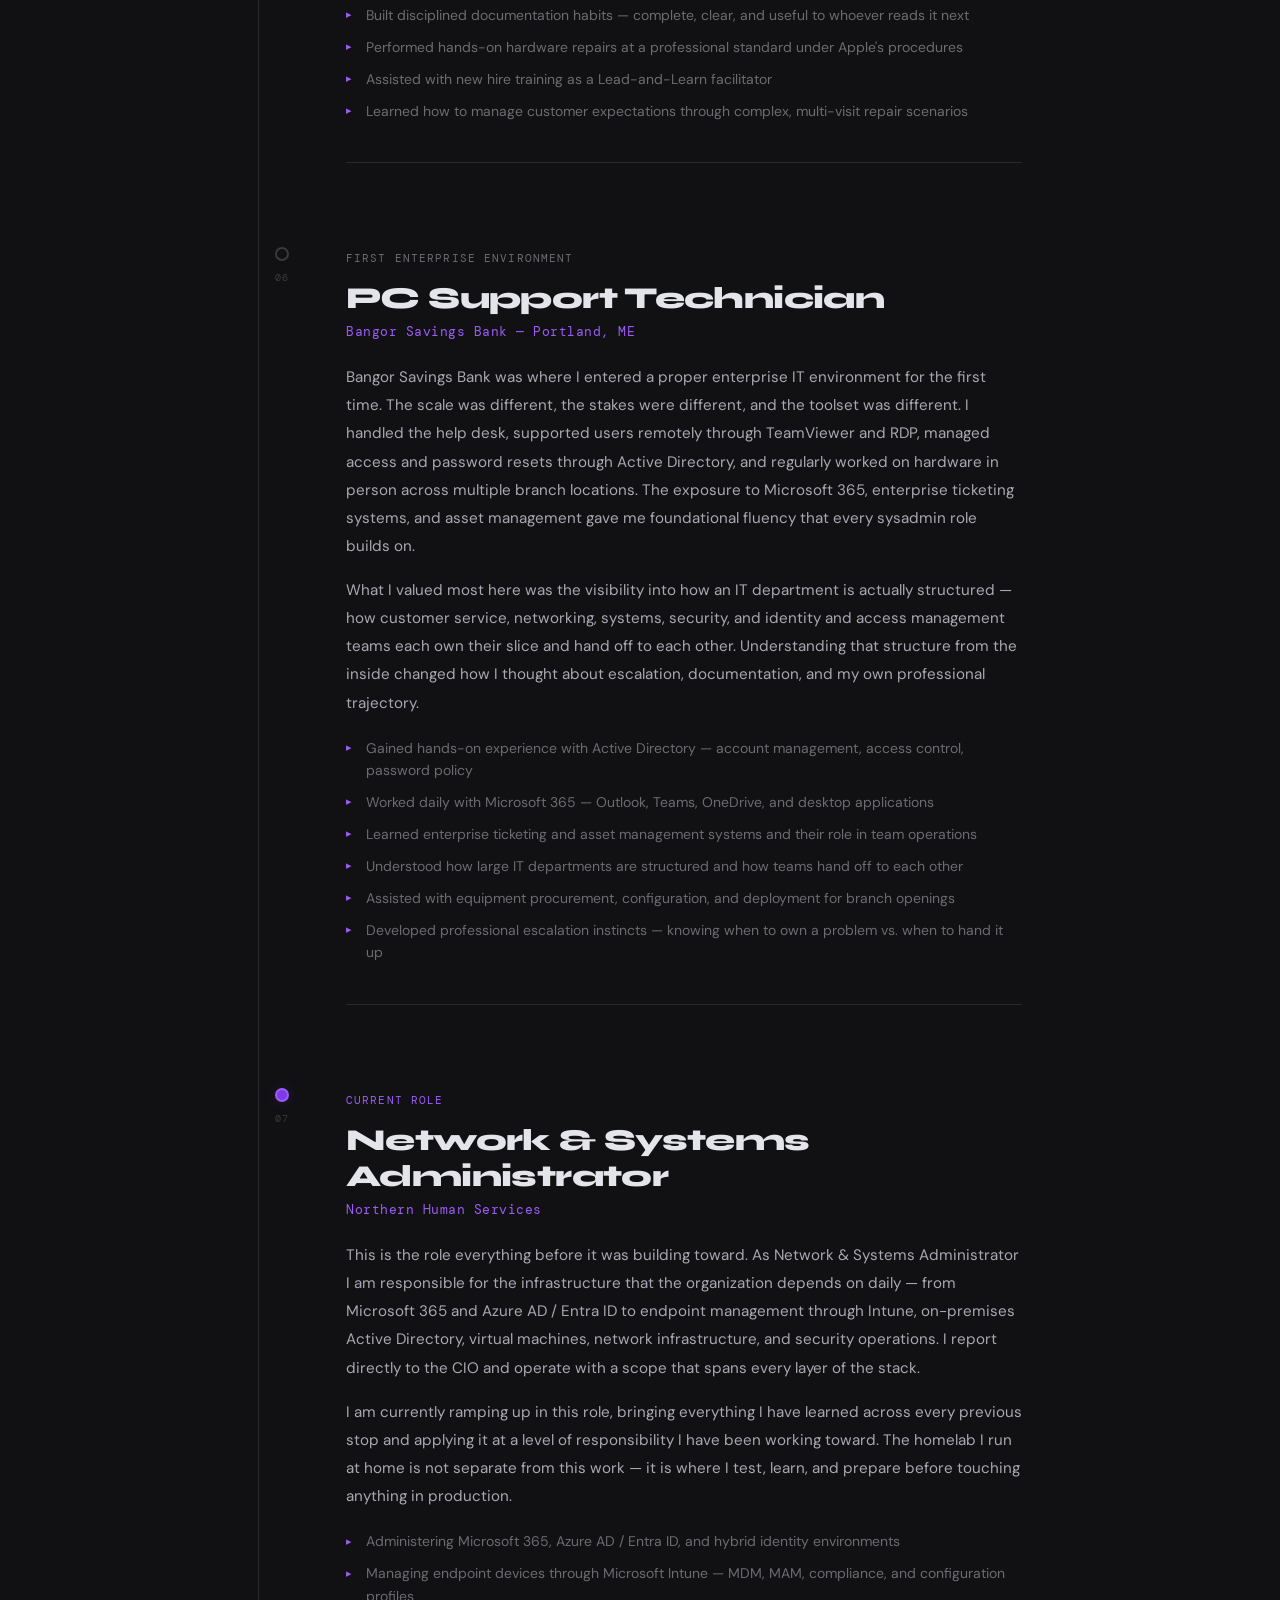
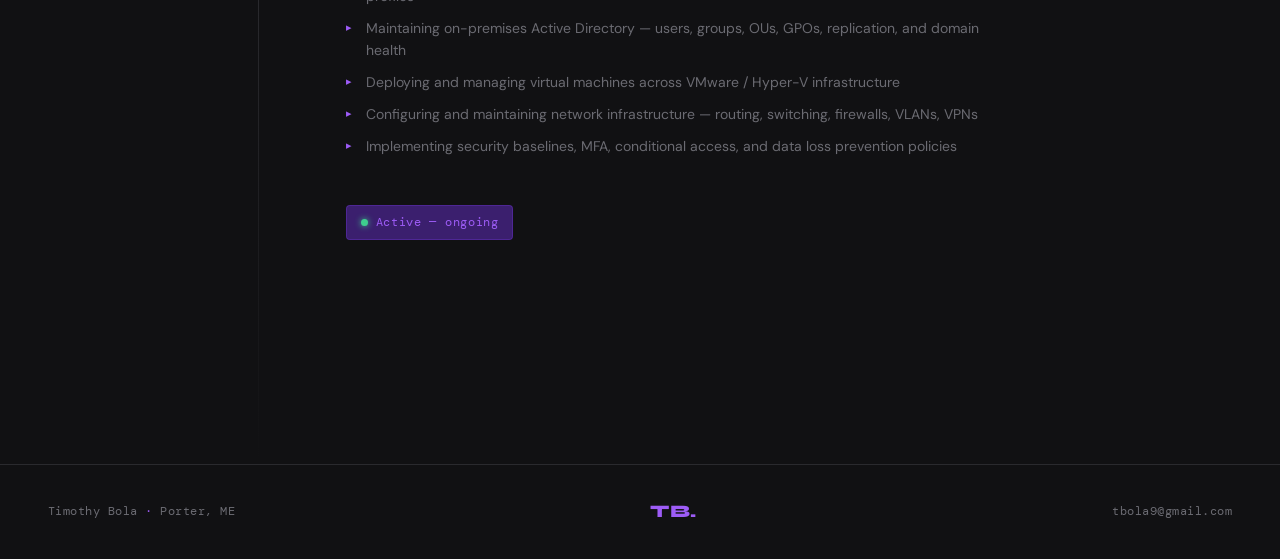
==== commit 0c066256: "What I Work With Update" ====
--- a/journey.html
+++ b/journey.html
@@ -18,7 +18,7 @@
     <ul class="nav-links">
       <li><a href="journey.html" class="nav-active">Journey</a></li>
       <li><a href="resume.html">Resume</a></li>
-      <li><a href="projects.html">Projects</a></li>
+      <li><a href="lab.html">The Lab</a></li>
     </ul>
     <div class="nav-status">
       <span class="status-dot"></span>
--- a/style.css
+++ b/style.css
@@ -396,8 +396,63 @@
   font-size: 1rem;
   font-weight: 700;
   color: var(--text);
-  margin-bottom: 0.6rem;
-}
+  margin-bottom: 0;
+  transition: color var(--transition);
+}
+
+/* Hover reveal tool list */
+.skill-reveal {
+  display: flex;
+  flex-wrap: wrap;
+  gap: 0.4rem;
+  max-height: 0;
+  overflow: hidden;
+  opacity: 0;
+  margin-top: 0;
+  transition:
+    max-height 0.45s cubic-bezier(0.4, 0, 0.2, 1),
+    opacity 0.35s ease,
+    margin-top 0.35s ease;
+}
+
+.skill-block:hover .skill-reveal {
+  max-height: 120px;
+  opacity: 1;
+  margin-top: 0.85rem;
+}
+
+.skill-block:hover h3 {
+  color: var(--purple-soft);
+}
+
+.skill-reveal span {
+  font-family: var(--font-mono);
+  font-size: 0.68rem;
+  color: var(--purple-soft);
+  background: var(--purple-dim);
+  border: 1px solid rgba(124,58,237,0.2);
+  border-radius: 3px;
+  padding: 0.2rem 0.5rem;
+  letter-spacing: 0.03em;
+  white-space: nowrap;
+  opacity: 0;
+  transform: translateY(4px);
+  transition: opacity 0.3s ease, transform 0.3s ease;
+}
+
+.skill-block:hover .skill-reveal span {
+  opacity: 1;
+  transform: translateY(0);
+}
+
+/* Stagger each tag slightly */
+.skill-block:hover .skill-reveal span:nth-child(1) { transition-delay: 0.05s; }
+.skill-block:hover .skill-reveal span:nth-child(2) { transition-delay: 0.10s; }
+.skill-block:hover .skill-reveal span:nth-child(3) { transition-delay: 0.15s; }
+.skill-block:hover .skill-reveal span:nth-child(4) { transition-delay: 0.20s; }
+.skill-block:hover .skill-reveal span:nth-child(5) { transition-delay: 0.25s; }
+.skill-block:hover .skill-reveal span:nth-child(6) { transition-delay: 0.30s; }
+.skill-block:hover .skill-reveal span:nth-child(7) { transition-delay: 0.35s; }
 
 .skill-block p {
   font-size: 0.875rem;
